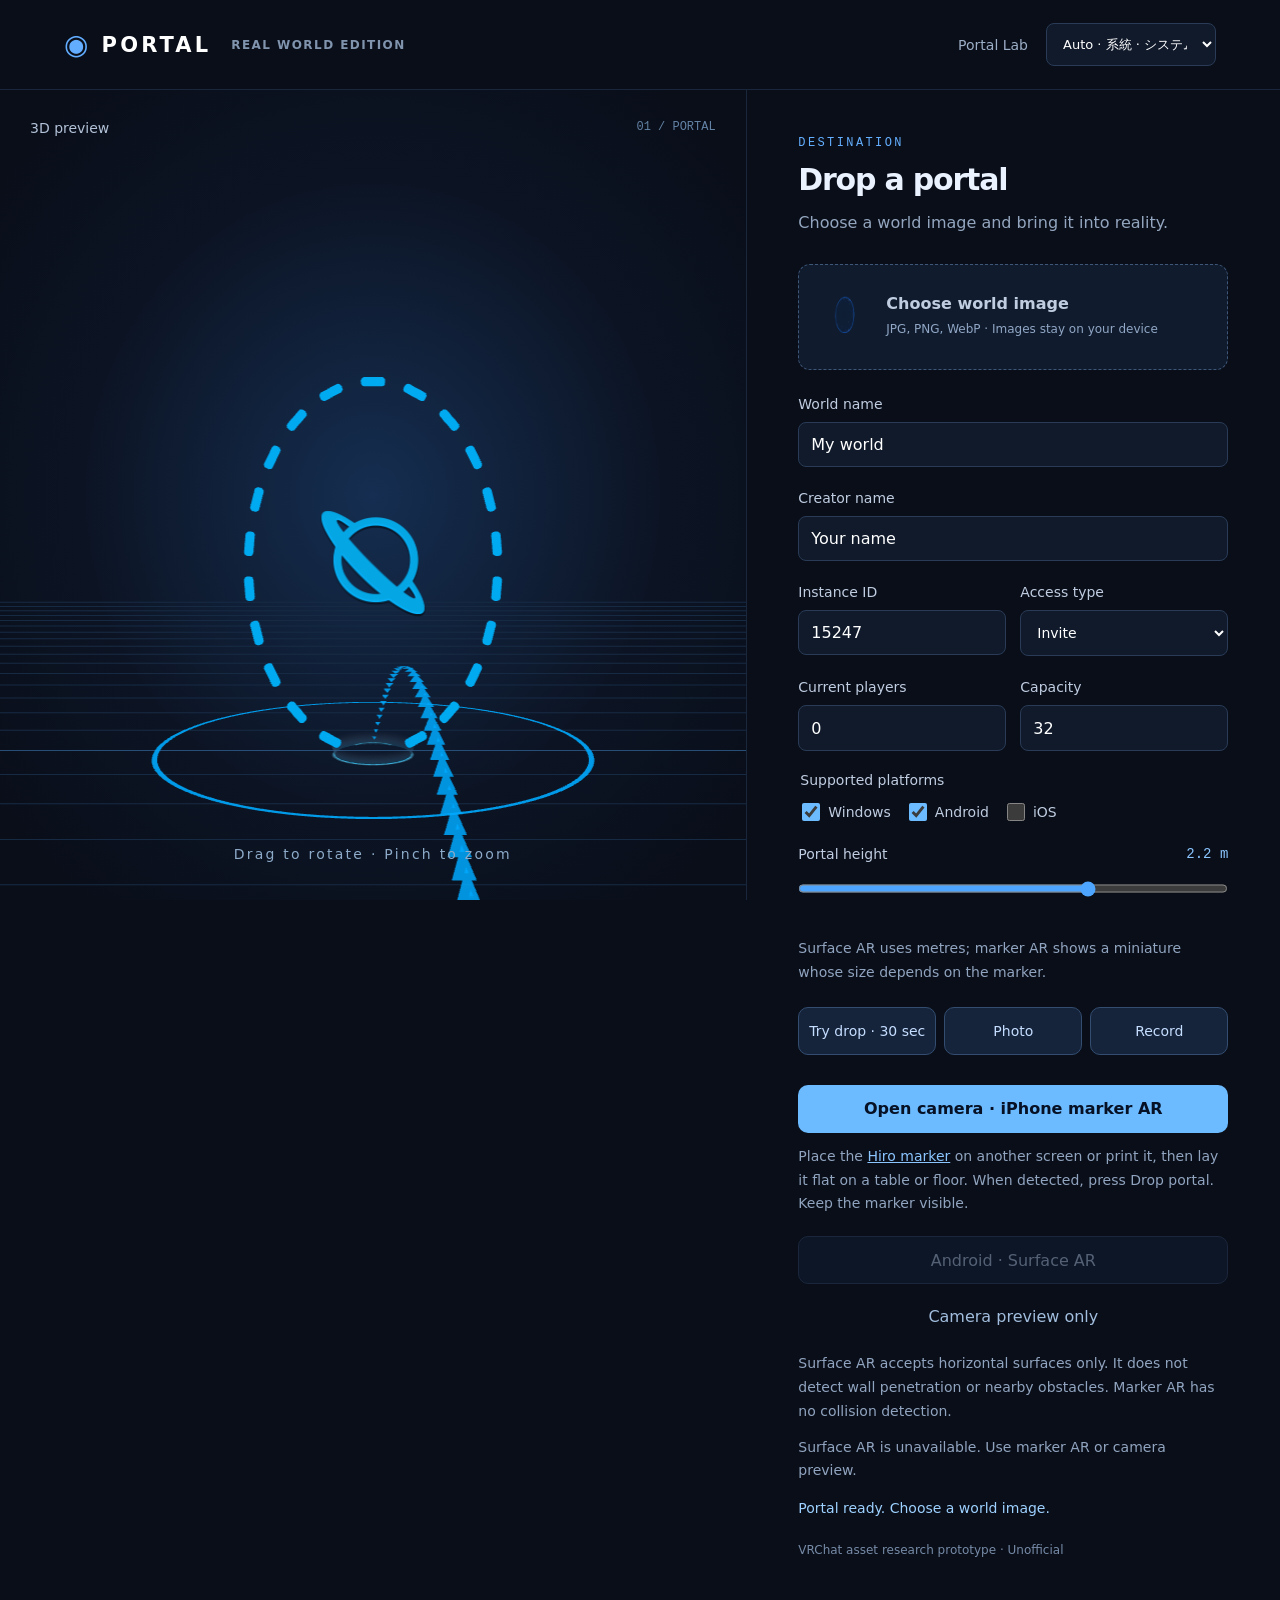
==== index.html @ de1bbe0b "Add system language selection and yaw-only portal labels" ====
<!doctype html>
<html lang="zh-Hant"><head><meta charset="utf-8"><meta name="viewport" content="width=device-width,initial-scale=1,viewport-fit=cover"><meta name="theme-color" content="#090e19"><meta name="description" content="選擇世界圖片，在現實中放置你的傳送門。支援 iPhone 標記 AR 與 Android WebXR。"><title>Portal / 傳送門實驗室</title><link rel="icon" href="data:image/svg+xml,%3Csvg xmlns='http://www.w3.org/2000/svg' viewBox='0 0 32 32'%3E%3Cellipse cx='16' cy='16' rx='9' ry='14' fill='%23090e19' stroke='%234a9dff' stroke-width='3'/%3E%3C/svg%3E"><link rel="stylesheet" href="style.css?v=20261004-language"></head>
<body><video id="camera" autoplay playsinline muted hidden></video><main id="app"><header><a class="brand" href="./"><span class="brand-icon">◉</span> PORTAL <span class="edition">REAL WORLD EDITION</span></a><div class="header-tools"><span class="tag">傳送門實驗室</span><select id="language" aria-label="Language / 語言 / 言語"><option value="auto">Auto · 系統 · システム</option><option value="zh">中文</option><option value="en">English</option><option value="ja">日本語</option></select></div></header>
<section class="workspace"><div id="stage" aria-label="傳送門 3D 預覽"><div class="stage-heading"><span id="mode">3D 預覽</span><span class="coordinates">01 / PORTAL</span></div><div id="viewport"></div><div class="stage-caption">拖曳旋轉 · 雙指縮放</div></div>
<aside id="settings"><div class="eyebrow">DESTINATION</div><h1>放下一個傳送門</h1><p class="intro">選一張世界圖片，帶到現實中。</p>
<label class="upload" for="image"><img src="assets/default-world.png" id="thumbnail" alt="目前世界圖片"><span><strong>選擇世界圖片</strong><small id="filename">JPG、PNG、WebP · 圖片留在裝置上</small></span><input id="image" type="file" accept="image/jpeg,image/png,image/webp" hidden></label>
<label for="world">世界名稱</label><input id="world" type="text" maxlength="48" value="My world" placeholder="輸入世界名稱">
<label for="creator">創建者名稱</label><input id="creator" type="text" maxlength="48" value="Your name" placeholder="輸入創建者名稱">
<div class="form-row"><div><label for="instance">伺服器編號</label><input id="instance" type="text" maxlength="12" value="15247"></div><div><label for="access">類型</label><select id="access"><option value="Invite">Invite</option><option value="Invite+">Invite+</option><option value="Friends">Friends</option><option value="Friends+">Friends+</option><option value="Public">Public</option></select></div></div>
<div class="form-row"><div><label for="occupancy">目前人數</label><input id="occupancy" type="number" min="0" max="999" value="0"></div><div><label for="capacity">人數上限</label><input id="capacity" type="number" min="1" max="999" value="32"></div></div>
<fieldset class="platform-options"><legend>世界支援的平台</legend><label><input id="platform-windows" type="checkbox" checked> Windows</label><label><input id="platform-android" type="checkbox" checked> Android</label><label><input id="platform-apple" type="checkbox"> iOS</label></fieldset>
<div class="range-label"><label for="size">傳送門高度</label><output id="size-value">2.2 m</output></div><input id="size" type="range" min="0.5" max="3" step="0.1" value="2.2"><p class="help">地面 AR 使用實際公尺；標記 AR 顯示縮小模型，大小取決於辨識圖尺寸。</p>
<div class="preview-actions"><button id="preview-drop" class="secondary" disabled>試放 · 30 秒</button><button id="preview-photo" class="secondary" disabled>拍照</button><button id="preview-record" class="secondary" disabled>錄影</button></div>
<button id="start-marker" class="primary" disabled>開啟相機 · iPhone 標記 AR</button><p class="help">將 <a href="marker.html" target="_blank" rel="noopener">Hiro 辨識圖</a> 列印或顯示在另一台螢幕，平放桌面／地面。看見定位後按 Drop portal；辨識圖需持續留在畫面中。</p>
<button id="start-xr" class="secondary" disabled>Android · 掃描地面 AR</button><button id="start-camera" class="text-button" disabled>只使用相機預覽</button>
<p class="help">地面 AR 只接受水平表面，不會偵測牆壁穿透或周圍障礙物；標記 AR 不提供碰撞判斷。</p><p id="support" class="help">正在檢查裝置支援…</p><p id="status" role="status" aria-live="polite">正在載入傳送門…</p><p class="credit">VRChat 素材研究原型 · 非官方作品</p></aside></section></main>
<div id="ar-hud" hidden><div class="hud-top"><span id="ar-status" role="status">正在開啟相機…</span><button id="exit" aria-label="結束相機">結束</button></div><div class="hud-bottom"><p id="ar-help">把相機對準辨識圖</p><div class="capture-actions"><button id="photo" class="secondary">拍照</button><button id="record" class="secondary">錄影</button></div><div class="hud-actions"><button id="reset" class="secondary">重新放置</button><button id="drop" class="primary" disabled>Drop portal</button></div></div></div>
<dialog id="media-dialog"><div class="media-header"><strong id="media-title">你的傳送門</strong><button id="media-close" aria-label="關閉媒體預覽">關閉</button></div><img id="media-image" alt="拍攝的傳送門" hidden><video id="media-video" controls playsinline hidden></video><p id="media-note">可下載檔案，或分享並儲存到相簿。</p><div class="media-actions"><a id="media-download" class="download">下載</a><button id="media-share" class="secondary">分享／儲存到相簿</button></div></dialog>
<script type="module" src="app.js?v=20261004-language"></script></body></html>
---- style.css ----
:root{font-family:Inter,"Noto Sans TC",system-ui,sans-serif;color:#eaf2ff;background:#090e19;color-scheme:dark;font-size:16px}*{box-sizing:border-box}body{margin:0}button,input,a{ -webkit-tap-highlight-color:transparent}button,a,input{touch-action:manipulation}a{color:#8bc5ff}button{font:inherit;cursor:pointer;min-height:48px;border-radius:10px;padding:12px 18px;border:1px solid transparent}button:disabled{opacity:.4;cursor:not-allowed}button:focus-visible,a:focus-visible,input:focus-visible,.upload:focus-within{outline:3px solid #8ad7ff;outline-offset:4px}header{height:90px;display:flex;align-items:center;justify-content:space-between;max-width:1440px;margin:auto;padding:0 5vw;border-bottom:1px solid #1a263b}.brand{font-size:21px;font-weight:800;letter-spacing:.15em;text-decoration:none;color:#fff;display:flex;align-items:center;gap:10px}.brand-icon{color:#62adff;font-size:28px}.edition{font-size:12px;letter-spacing:.12em;color:#8194ae;margin-left:10px}.tag{font-size:14px;color:#9caec6}.workspace{max-width:1440px;margin:auto;display:grid;grid-template-columns:minmax(0,1.4fr) minmax(320px,1fr);min-height:calc(100svh - 90px)}#stage{position:relative;min-height:650px;overflow:hidden;background:radial-gradient(ellipse at 50% 50%,#152e51 0%,#0c1424 55%,#090e19 90%);border-right:1px solid #1a263b}#viewport{position:absolute;inset:0}canvas{display:block}.stage-heading{position:absolute;z-index:2;top:30px;left:30px;right:30px;display:flex;justify-content:space-between;color:#b3c2d8;font-size:14px}.coordinates{font:12px monospace;color:#6382a4}.stage-caption{position:absolute;bottom:38px;left:0;right:0;text-align:center;letter-spacing:.16em;color:#8dabc9;font-size:14px}aside{padding:46px 40px;max-width:510px;width:100%;margin:auto}.eyebrow{font:12px monospace;letter-spacing:.2em;color:#64afff}h1{font-size:30px;letter-spacing:-.04em;margin:12px 0}.intro{color:#94a6bf;line-height:1.7;margin:0 0 28px}.upload{display:flex;gap:15px;align-items:center;padding:18px;border:1px dashed #3e5678;border-radius:12px;cursor:pointer;background:#101c2e;margin-bottom:24px}.upload img{width:54px;height:68px;object-fit:contain}.upload strong{display:block;font-size:16px}.upload small{display:block;font-size:12px;line-height:1.7;color:#91a7c5;margin-top:6px;overflow-wrap:anywhere}label{font-size:14px;color:#c0cde1}input[type=text]{width:100%;background:#101a2b;border:1px solid #293b56;border-radius:8px;padding:12px;font:inherit;color:#fff;margin:9px 0 21px}input[type=range]{width:100%;accent-color:#4da5ff;margin:14px 0 24px;min-height:25px}.range-label{display:flex;justify-content:space-between}.range-label output{font:14px monospace;color:#8bc5ff}.primary{color:#061125;background:#6cbaff;font-weight:700}.primary:hover:enabled{background:#9fd3ff}.secondary{color:#c5ddff;background:#15243b;border-color:#334d70}.text-button{color:#a2bddd;background:none}aside button{width:100%;margin-top:8px}.help{font-size:14px;color:#91a4bf;line-height:1.7;margin:12px 0}.credit{font-size:12px;color:#778ba7;margin:22px 0 0}#status{font-size:14px;color:#9ed1ff;line-height:1.6;min-height:24px}#camera{position:fixed;inset:0;width:100%;height:100%;object-fit:cover}#ar-hud{position:fixed;inset:0;z-index:20;pointer-events:none;display:flex;flex-direction:column;justify-content:space-between;padding:max(20px,env(safe-area-inset-top)) 20px max(24px,env(safe-area-inset-bottom))}#ar-hud[hidden]{display:none}.hud-top{display:flex;gap:12px;align-items:center;justify-content:space-between}.hud-top span,.hud-bottom p{background:#081326d9;border:1px solid #344968;border-radius:10px;padding:12px 16px;font-size:14px;color:#eef6ff}.hud-top button,.hud-actions button{pointer-events:auto}.hud-top button{background:#15243bea;color:white}.hud-bottom{max-width:500px;width:100%;align-self:center;text-align:center}.hud-actions{display:flex;gap:12px}.hud-actions button{flex:1}.ar-active #app{visibility:hidden}.ar-active #stage{border:0;background:none}.ar-active #viewport{position:fixed;inset:0;z-index:10;visibility:visible}.ar-active .stage-caption,.ar-active .stage-heading{display:none}.ar-active #camera{z-index:1}.ar-active canvas{background:transparent}.marker-video{position:fixed!important;z-index:1!important;pointer-events:none!important} @media(max-width:760px){header{height:72px;padding:0 20px}.edition,.tag{display:none}.workspace{display:flex;flex-direction:column}#stage{min-height:380px;height:46svh;border-right:0;border-bottom:1px solid #1a263b}.stage-heading{top:20px;left:20px;right:20px}.stage-caption{bottom:20px}aside{max-width:none;padding:28px 24px 38px}h1{font-size:28px}.intro{margin-bottom:20px}}@media(prefers-reduced-motion:reduce){*{scroll-behavior:auto}}
.form-row{display:grid;grid-template-columns:1fr 1fr;gap:14px}.form-row>div{min-width:0}input[type=number],select{width:100%;background:#101a2b;border:1px solid #293b56;border-radius:8px;padding:12px;font:inherit;color:#fff;margin:9px 0 21px;min-height:46px}select{font-size:14px}.preview-actions,.capture-actions{display:flex;gap:8px}.preview-actions{margin:14px 0 22px}.preview-actions button{flex:1;min-width:0;padding:10px 6px;font-size:14px}.capture-actions{margin-bottom:10px}.capture-actions button{pointer-events:auto;flex:1;background:#12223bea}.ar-active #stage{min-height:0}.stage-caption{pointer-events:none}dialog{width:min(600px,calc(100vw - 24px));max-height:90svh;padding:20px;border:1px solid #3b567b;border-radius:14px;background:#0b1525;color:#eaf2ff;overflow:auto;z-index:100}dialog::backdrop{background:#000b}.media-header{display:flex;align-items:center;justify-content:space-between;gap:12px;margin-bottom:16px}.media-header button{background:#182a42;color:white}dialog img,dialog video{max-width:100%;max-height:60svh;display:block;margin:auto}dialog [hidden]{display:none}dialog p{color:#9fb4cf;font-size:14px;line-height:1.7}.media-actions{display:flex;gap:10px;flex-wrap:wrap;align-items:center}.download{display:inline-block;padding:13px 20px;background:#6cbaff;color:#07162c;text-decoration:none;border-radius:10px;font-weight:700}.recording{background:#92233b!important;color:white!important}#stage{position:sticky;top:0;height:100svh;min-height:650px;max-height:1200px}@media(max-width:760px){#stage{position:relative;height:46svh;min-height:380px;max-height:none}.form-row{gap:12px}.hud-top span{max-width:calc(100% - 78px)}.media-actions{flex-direction:column;align-items:stretch;text-align:center}}
.platform-options{border:0;padding:0;margin:0 0 22px;display:flex;gap:14px;flex-wrap:wrap}.platform-options legend{font-size:14px;color:#c0cde1;margin-bottom:12px}.platform-options label{display:flex;gap:5px;align-items:center}.platform-options input{accent-color:#6cbaff;width:18px;height:18px}#stage{height:calc(100svh - 90px)}@media(max-width:760px){#stage{height:46svh}}
@font-face{font-family:PortalText;src:url(assets/NotoSans-Regular.woff2) format('woff2');font-weight:400;font-display:swap;unicode-range:U+0000-2FFF}@font-face{font-family:PortalCJK;src:url(assets/NotoSansCJK-JP-Regular.woff2) format('woff2');font-weight:400;font-display:swap;unicode-range:U+3000-FFFF}
#viewport{touch-action:none;cursor:grab}.ar-active #viewport{cursor:default}#viewport:active{cursor:grabbing}
.stage-heading{pointer-events:none}
.header-tools{display:flex;align-items:center;gap:18px}#language{width:auto;margin:0;min-height:40px;max-width:170px;font-size:13px}@media(max-width:760px){.header-tools{gap:6px}#language{max-width:150px;padding:8px}.brand{font-size:18px}}
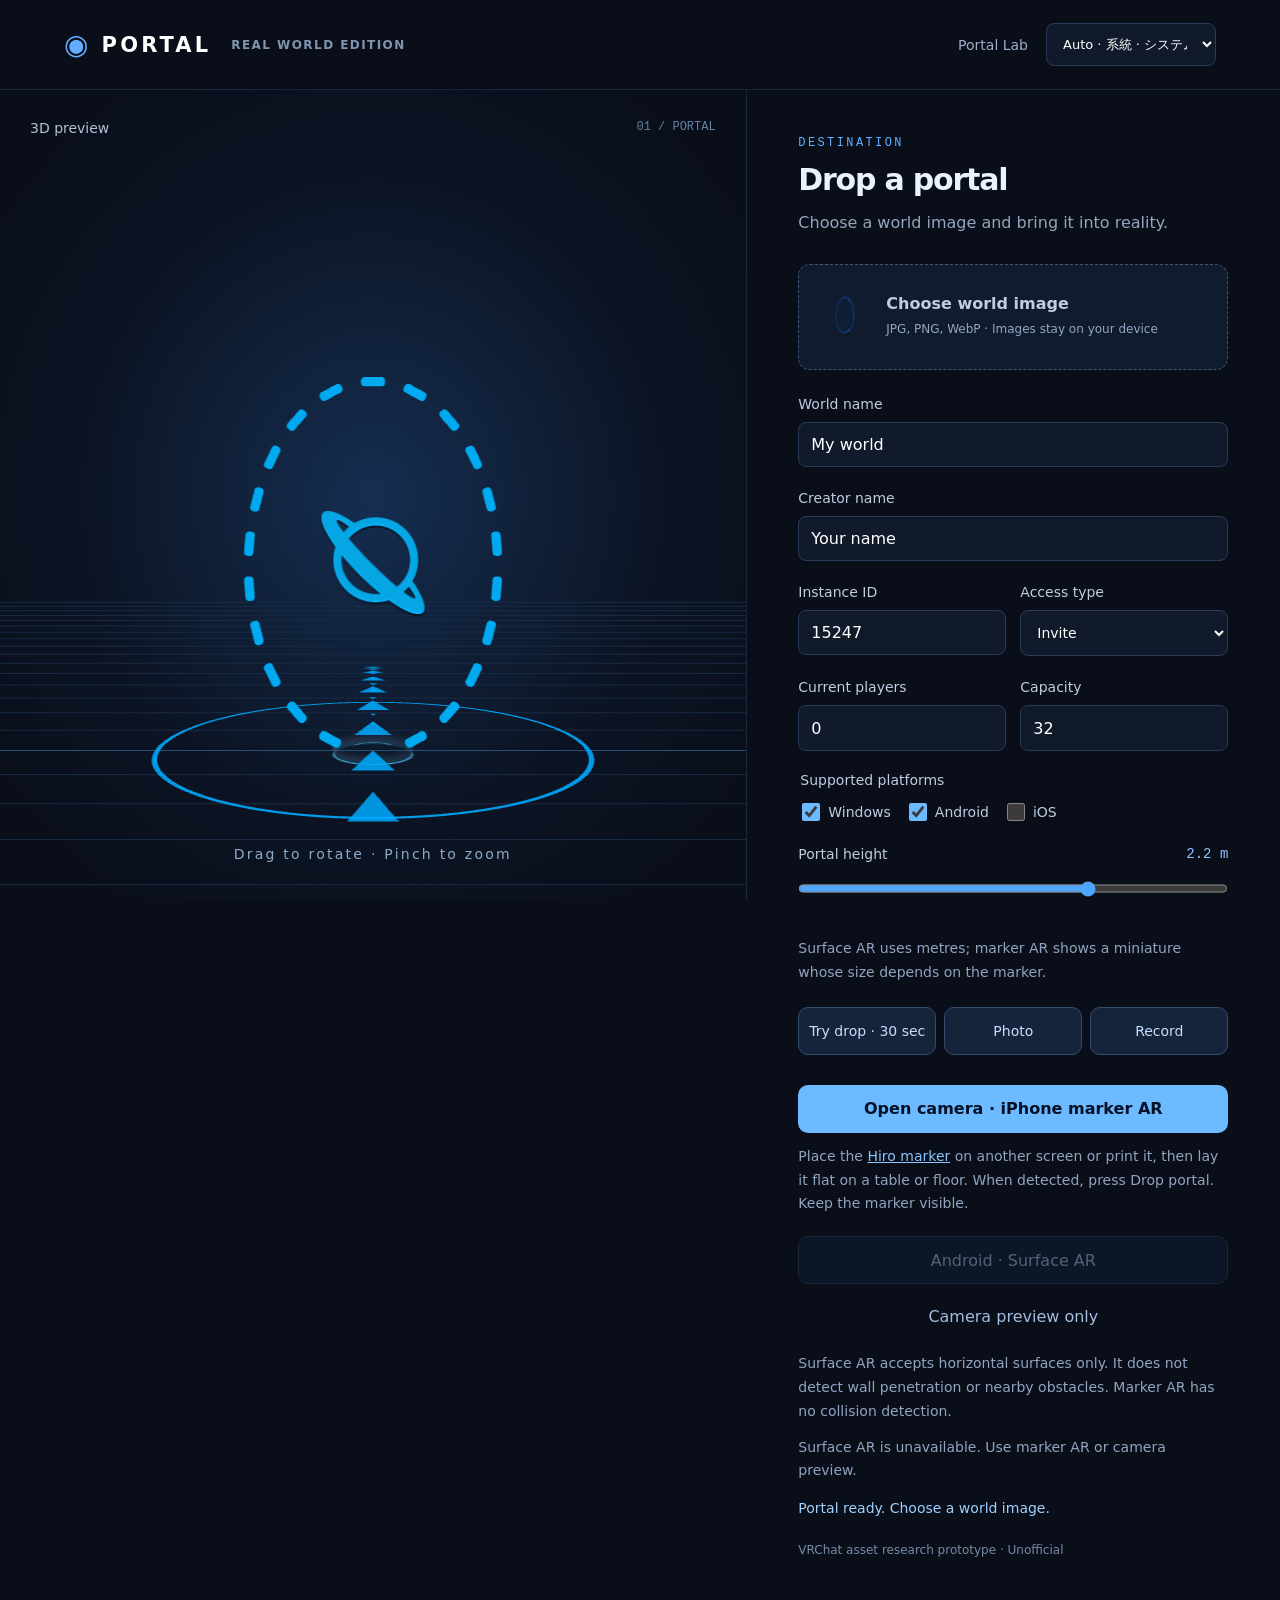
==== commit f219baaa: "Add touch placement and camera-following portal guide" ====
--- a/index.html
+++ b/index.html
@@ -1,5 +1,5 @@
 <!doctype html>
-<html lang="zh-Hant"><head><meta charset="utf-8"><meta name="viewport" content="width=device-width,initial-scale=1,viewport-fit=cover"><meta name="theme-color" content="#090e19"><meta name="description" content="選擇世界圖片，在現實中放置你的傳送門。支援 iPhone 標記 AR 與 Android WebXR。"><title>Portal / 傳送門實驗室</title><link rel="icon" href="data:image/svg+xml,%3Csvg xmlns='http://www.w3.org/2000/svg' viewBox='0 0 32 32'%3E%3Cellipse cx='16' cy='16' rx='9' ry='14' fill='%23090e19' stroke='%234a9dff' stroke-width='3'/%3E%3C/svg%3E"><link rel="stylesheet" href="style.css?v=20261004-language"></head>
+<html lang="zh-Hant"><head><meta charset="utf-8"><meta name="viewport" content="width=device-width,initial-scale=1,viewport-fit=cover"><meta name="theme-color" content="#090e19"><meta name="description" content="選擇世界圖片，在現實中放置你的傳送門。支援 iPhone 標記 AR 與 Android WebXR。"><title>Portal / 傳送門實驗室</title><link rel="icon" href="data:image/svg+xml,%3Csvg xmlns='http://www.w3.org/2000/svg' viewBox='0 0 32 32'%3E%3Cellipse cx='16' cy='16' rx='9' ry='14' fill='%23090e19' stroke='%234a9dff' stroke-width='3'/%3E%3C/svg%3E"><link rel="stylesheet" href="style.css?v=20261004-placement"></head>
 <body><video id="camera" autoplay playsinline muted hidden></video><main id="app"><header><a class="brand" href="./"><span class="brand-icon">◉</span> PORTAL <span class="edition">REAL WORLD EDITION</span></a><div class="header-tools"><span class="tag">傳送門實驗室</span><select id="language" aria-label="Language / 語言 / 言語"><option value="auto">Auto · 系統 · システム</option><option value="zh">中文</option><option value="en">English</option><option value="ja">日本語</option></select></div></header>
 <section class="workspace"><div id="stage" aria-label="傳送門 3D 預覽"><div class="stage-heading"><span id="mode">3D 預覽</span><span class="coordinates">01 / PORTAL</span></div><div id="viewport"></div><div class="stage-caption">拖曳旋轉 · 雙指縮放</div></div>
 <aside id="settings"><div class="eyebrow">DESTINATION</div><h1>放下一個傳送門</h1><p class="intro">選一張世界圖片，帶到現實中。</p>
@@ -14,8 +14,8 @@
 <button id="start-marker" class="primary" disabled>開啟相機 · iPhone 標記 AR</button><p class="help">將 <a href="marker.html" target="_blank" rel="noopener">Hiro 辨識圖</a> 列印或顯示在另一台螢幕，平放桌面／地面。看見定位後按 Drop portal；辨識圖需持續留在畫面中。</p>
 <button id="start-xr" class="secondary" disabled>Android · 掃描地面 AR</button><button id="start-camera" class="text-button" disabled>只使用相機預覽</button>
 <p class="help">地面 AR 只接受水平表面，不會偵測牆壁穿透或周圍障礙物；標記 AR 不提供碰撞判斷。</p><p id="support" class="help">正在檢查裝置支援…</p><p id="status" role="status" aria-live="polite">正在載入傳送門…</p><p class="credit">VRChat 素材研究原型 · 非官方作品</p></aside></section></main>
-<div id="ar-hud" hidden><div class="hud-top"><span id="ar-status" role="status">正在開啟相機…</span><button id="exit" aria-label="結束相機">結束</button></div><div class="hud-bottom"><p id="ar-help">把相機對準辨識圖</p><div class="capture-actions"><button id="photo" class="secondary">拍照</button><button id="record" class="secondary">錄影</button></div><div class="hud-actions"><button id="reset" class="secondary">重新放置</button><button id="drop" class="primary" disabled>Drop portal</button></div></div></div>
+<div id="ar-hud" hidden><div id="placement-touch" aria-label="Placement surface"></div><div class="hud-top"><span id="ar-status" role="status">正在開啟相機…</span><button id="exit" aria-label="結束相機">結束</button></div><div class="hud-bottom"><p id="ar-help">把相機對準辨識圖</p><div class="capture-actions"><button id="photo" class="secondary">拍照</button><button id="record" class="secondary">錄影</button></div><div class="hud-actions"><button id="reset" class="secondary">重新放置</button><button id="drop" class="primary" disabled>Drop portal</button></div></div></div>
 <dialog id="media-dialog"><div class="media-header"><strong id="media-title">你的傳送門</strong><button id="media-close" aria-label="關閉媒體預覽">關閉</button></div><img id="media-image" alt="拍攝的傳送門" hidden><video id="media-video" controls playsinline hidden></video><p id="media-note">可下載檔案，或分享並儲存到相簿。</p><div class="media-actions"><a id="media-download" class="download">下載</a><button id="media-share" class="secondary">分享／儲存到相簿</button></div></dialog>
-<script type="module" src="app.js?v=20261004-language"></script></body></html>
+<script type="module" src="app.js?v=20261004-placement"></script></body></html>
 
 
--- a/style.css
+++ b/style.css
@@ -5,3 +5,4 @@
 #viewport{touch-action:none;cursor:grab}.ar-active #viewport{cursor:default}#viewport:active{cursor:grabbing}
 .stage-heading{pointer-events:none}
 .header-tools{display:flex;align-items:center;gap:18px}#language{width:auto;margin:0;min-height:40px;max-width:170px;font-size:13px}@media(max-width:760px){.header-tools{gap:6px}#language{max-width:150px;padding:8px}.brand{font-size:18px}}
+#placement-touch{display:none}.ar-active #placement-touch{display:none}body.xr-placement #placement-touch{display:block;position:absolute;inset:0;pointer-events:auto;touch-action:none}#ar-hud .hud-top,#ar-hud .hud-bottom{position:relative;z-index:1}
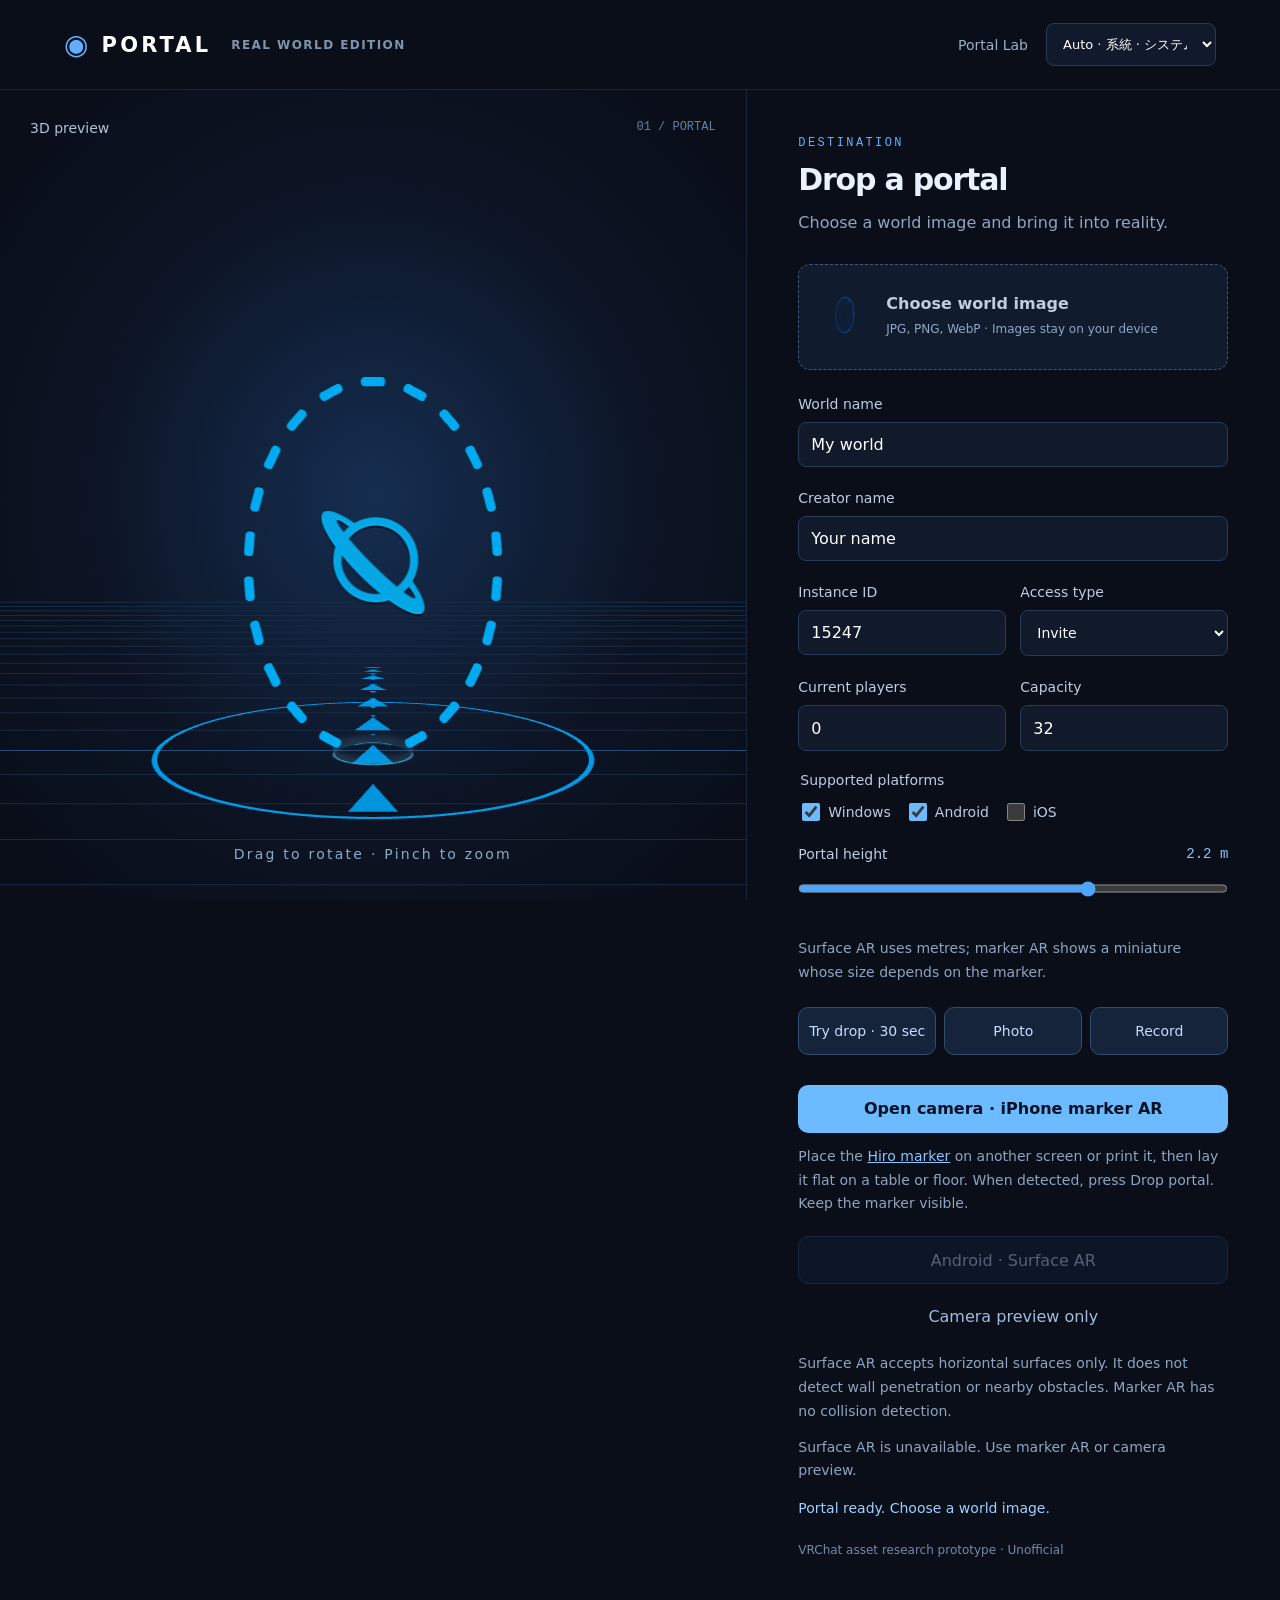
==== commit c5c83f44: "Pack enabled platform icons without gaps" ====
--- a/index.html
+++ b/index.html
@@ -1,5 +1,5 @@
 <!doctype html>
-<html lang="zh-Hant"><head><meta charset="utf-8"><meta name="viewport" content="width=device-width,initial-scale=1,viewport-fit=cover"><meta name="theme-color" content="#090e19"><meta name="description" content="選擇世界圖片，在現實中放置你的傳送門。支援 iPhone 標記 AR 與 Android WebXR。"><title>Portal / 傳送門實驗室</title><link rel="icon" href="data:image/svg+xml,%3Csvg xmlns='http://www.w3.org/2000/svg' viewBox='0 0 32 32'%3E%3Cellipse cx='16' cy='16' rx='9' ry='14' fill='%23090e19' stroke='%234a9dff' stroke-width='3'/%3E%3C/svg%3E"><link rel="stylesheet" href="style.css?v=20261004-placement"></head>
+<html lang="zh-Hant"><head><meta charset="utf-8"><meta name="viewport" content="width=device-width,initial-scale=1,viewport-fit=cover"><meta name="theme-color" content="#090e19"><meta name="description" content="選擇世界圖片，在現實中放置你的傳送門。支援 iPhone 標記 AR 與 Android WebXR。"><title>Portal / 傳送門實驗室</title><link rel="icon" href="data:image/svg+xml,%3Csvg xmlns='http://www.w3.org/2000/svg' viewBox='0 0 32 32'%3E%3Cellipse cx='16' cy='16' rx='9' ry='14' fill='%23090e19' stroke='%234a9dff' stroke-width='3'/%3E%3C/svg%3E"><link rel="stylesheet" href="style.css?v=20261004-platforms"></head>
 <body><video id="camera" autoplay playsinline muted hidden></video><main id="app"><header><a class="brand" href="./"><span class="brand-icon">◉</span> PORTAL <span class="edition">REAL WORLD EDITION</span></a><div class="header-tools"><span class="tag">傳送門實驗室</span><select id="language" aria-label="Language / 語言 / 言語"><option value="auto">Auto · 系統 · システム</option><option value="zh">中文</option><option value="en">English</option><option value="ja">日本語</option></select></div></header>
 <section class="workspace"><div id="stage" aria-label="傳送門 3D 預覽"><div class="stage-heading"><span id="mode">3D 預覽</span><span class="coordinates">01 / PORTAL</span></div><div id="viewport"></div><div class="stage-caption">拖曳旋轉 · 雙指縮放</div></div>
 <aside id="settings"><div class="eyebrow">DESTINATION</div><h1>放下一個傳送門</h1><p class="intro">選一張世界圖片，帶到現實中。</p>
@@ -16,6 +16,6 @@
 <p class="help">地面 AR 只接受水平表面，不會偵測牆壁穿透或周圍障礙物；標記 AR 不提供碰撞判斷。</p><p id="support" class="help">正在檢查裝置支援…</p><p id="status" role="status" aria-live="polite">正在載入傳送門…</p><p class="credit">VRChat 素材研究原型 · 非官方作品</p></aside></section></main>
 <div id="ar-hud" hidden><div id="placement-touch" aria-label="Placement surface"></div><div class="hud-top"><span id="ar-status" role="status">正在開啟相機…</span><button id="exit" aria-label="結束相機">結束</button></div><div class="hud-bottom"><p id="ar-help">把相機對準辨識圖</p><div class="capture-actions"><button id="photo" class="secondary">拍照</button><button id="record" class="secondary">錄影</button></div><div class="hud-actions"><button id="reset" class="secondary">重新放置</button><button id="drop" class="primary" disabled>Drop portal</button></div></div></div>
 <dialog id="media-dialog"><div class="media-header"><strong id="media-title">你的傳送門</strong><button id="media-close" aria-label="關閉媒體預覽">關閉</button></div><img id="media-image" alt="拍攝的傳送門" hidden><video id="media-video" controls playsinline hidden></video><p id="media-note">可下載檔案，或分享並儲存到相簿。</p><div class="media-actions"><a id="media-download" class="download">下載</a><button id="media-share" class="secondary">分享／儲存到相簿</button></div></dialog>
-<script type="module" src="app.js?v=20261004-placement"></script></body></html>
+<script type="module" src="app.js?v=20261004-platforms"></script></body></html>
 
 
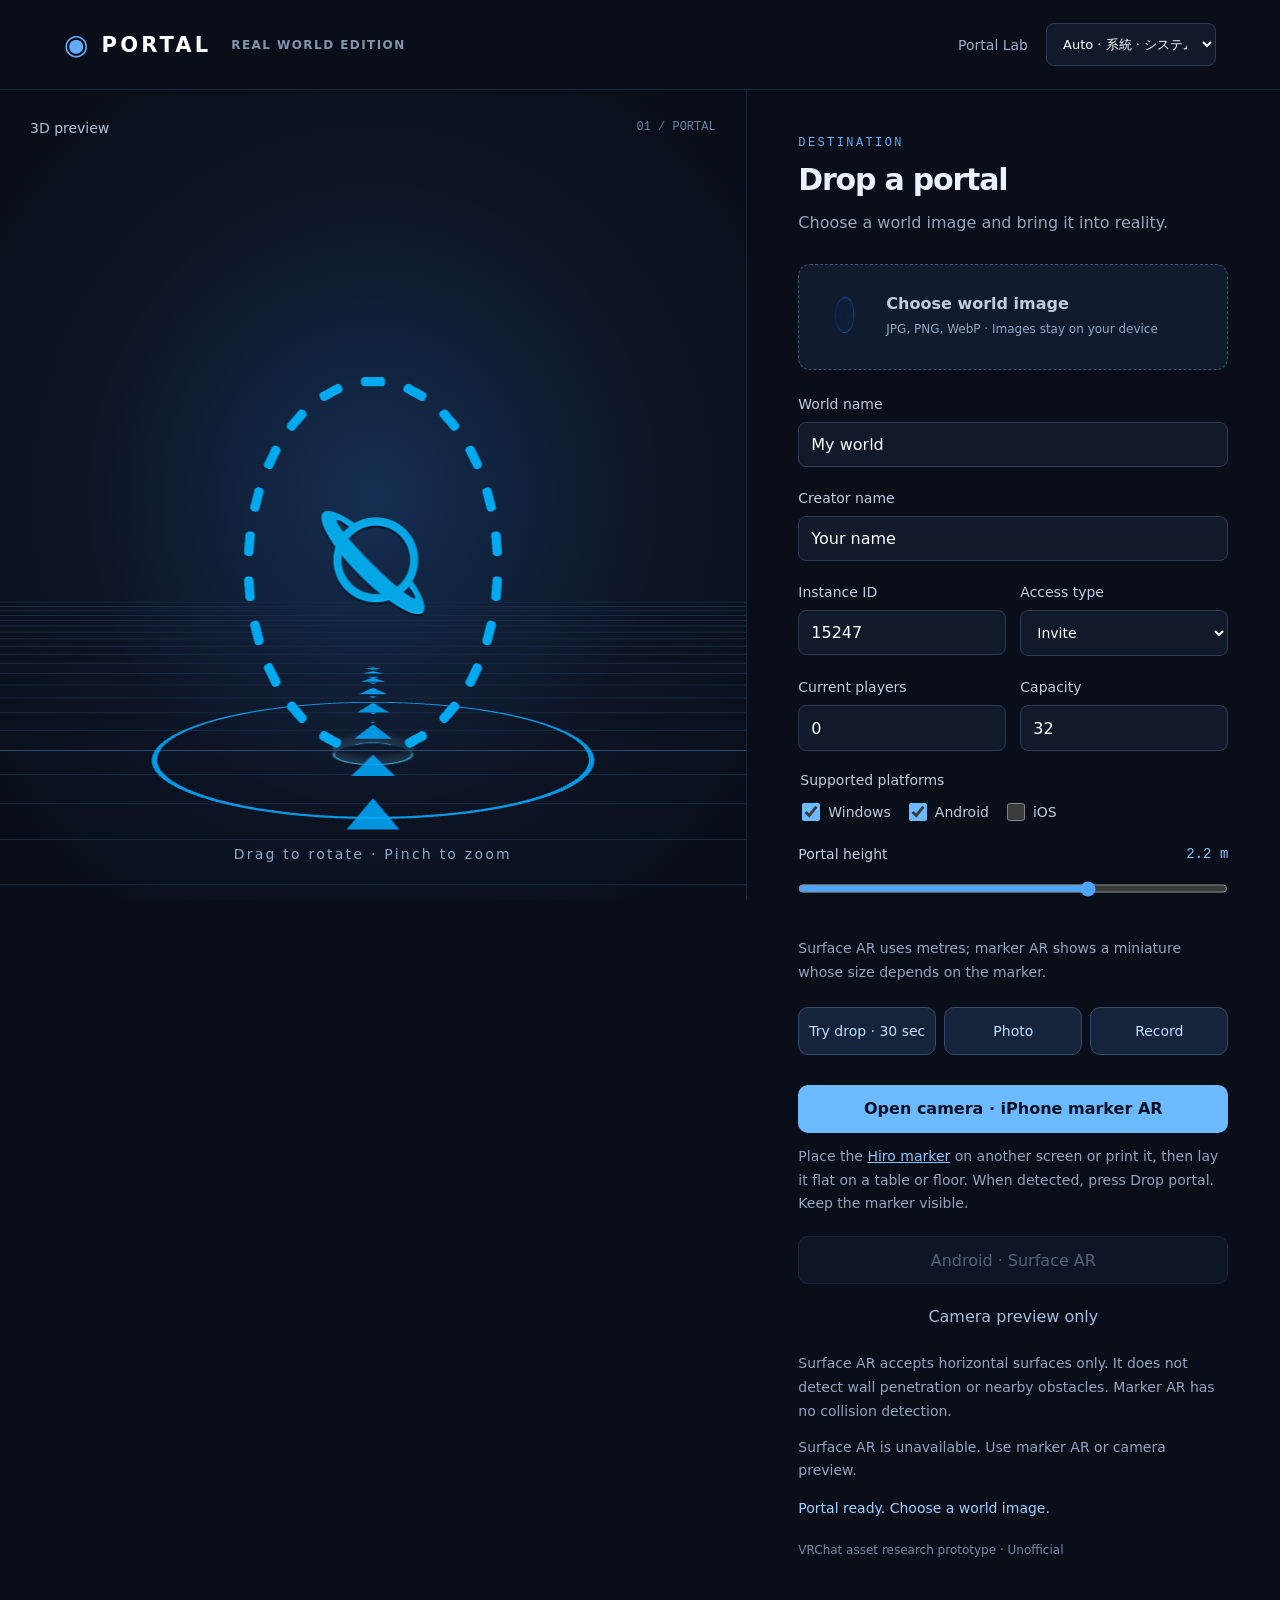
==== commit 911500a1: "Remember portal settings and world image on this device" ====
--- a/index.html
+++ b/index.html
@@ -1,5 +1,5 @@
 <!doctype html>
-<html lang="zh-Hant"><head><meta charset="utf-8"><meta name="viewport" content="width=device-width,initial-scale=1,viewport-fit=cover"><meta name="theme-color" content="#090e19"><meta name="description" content="選擇世界圖片，在現實中放置你的傳送門。支援 iPhone 標記 AR 與 Android WebXR。"><title>Portal / 傳送門實驗室</title><link rel="icon" href="data:image/svg+xml,%3Csvg xmlns='http://www.w3.org/2000/svg' viewBox='0 0 32 32'%3E%3Cellipse cx='16' cy='16' rx='9' ry='14' fill='%23090e19' stroke='%234a9dff' stroke-width='3'/%3E%3C/svg%3E"><link rel="stylesheet" href="style.css?v=20261004-platforms"></head>
+<html lang="zh-Hant"><head><meta charset="utf-8"><meta name="viewport" content="width=device-width,initial-scale=1,viewport-fit=cover"><meta name="theme-color" content="#090e19"><meta name="description" content="選擇世界圖片，在現實中放置你的傳送門。支援 iPhone 標記 AR 與 Android WebXR。"><title>Portal / 傳送門實驗室</title><link rel="icon" href="data:image/svg+xml,%3Csvg xmlns='http://www.w3.org/2000/svg' viewBox='0 0 32 32'%3E%3Cellipse cx='16' cy='16' rx='9' ry='14' fill='%23090e19' stroke='%234a9dff' stroke-width='3'/%3E%3C/svg%3E"><link rel="stylesheet" href="style.css?v=20261004-memory"></head>
 <body><video id="camera" autoplay playsinline muted hidden></video><main id="app"><header><a class="brand" href="./"><span class="brand-icon">◉</span> PORTAL <span class="edition">REAL WORLD EDITION</span></a><div class="header-tools"><span class="tag">傳送門實驗室</span><select id="language" aria-label="Language / 語言 / 言語"><option value="auto">Auto · 系統 · システム</option><option value="zh">中文</option><option value="en">English</option><option value="ja">日本語</option></select></div></header>
 <section class="workspace"><div id="stage" aria-label="傳送門 3D 預覽"><div class="stage-heading"><span id="mode">3D 預覽</span><span class="coordinates">01 / PORTAL</span></div><div id="viewport"></div><div class="stage-caption">拖曳旋轉 · 雙指縮放</div></div>
 <aside id="settings"><div class="eyebrow">DESTINATION</div><h1>放下一個傳送門</h1><p class="intro">選一張世界圖片，帶到現實中。</p>
@@ -16,6 +16,6 @@
 <p class="help">地面 AR 只接受水平表面，不會偵測牆壁穿透或周圍障礙物；標記 AR 不提供碰撞判斷。</p><p id="support" class="help">正在檢查裝置支援…</p><p id="status" role="status" aria-live="polite">正在載入傳送門…</p><p class="credit">VRChat 素材研究原型 · 非官方作品</p></aside></section></main>
 <div id="ar-hud" hidden><div id="placement-touch" aria-label="Placement surface"></div><div class="hud-top"><span id="ar-status" role="status">正在開啟相機…</span><button id="exit" aria-label="結束相機">結束</button></div><div class="hud-bottom"><p id="ar-help">把相機對準辨識圖</p><div class="capture-actions"><button id="photo" class="secondary">拍照</button><button id="record" class="secondary">錄影</button></div><div class="hud-actions"><button id="reset" class="secondary">重新放置</button><button id="drop" class="primary" disabled>Drop portal</button></div></div></div>
 <dialog id="media-dialog"><div class="media-header"><strong id="media-title">你的傳送門</strong><button id="media-close" aria-label="關閉媒體預覽">關閉</button></div><img id="media-image" alt="拍攝的傳送門" hidden><video id="media-video" controls playsinline hidden></video><p id="media-note">可下載檔案，或分享並儲存到相簿。</p><div class="media-actions"><a id="media-download" class="download">下載</a><button id="media-share" class="secondary">分享／儲存到相簿</button></div></dialog>
-<script type="module" src="app.js?v=20261004-platforms"></script></body></html>
+<script type="module" src="app.js?v=20261004-memory"></script></body></html>
 
 
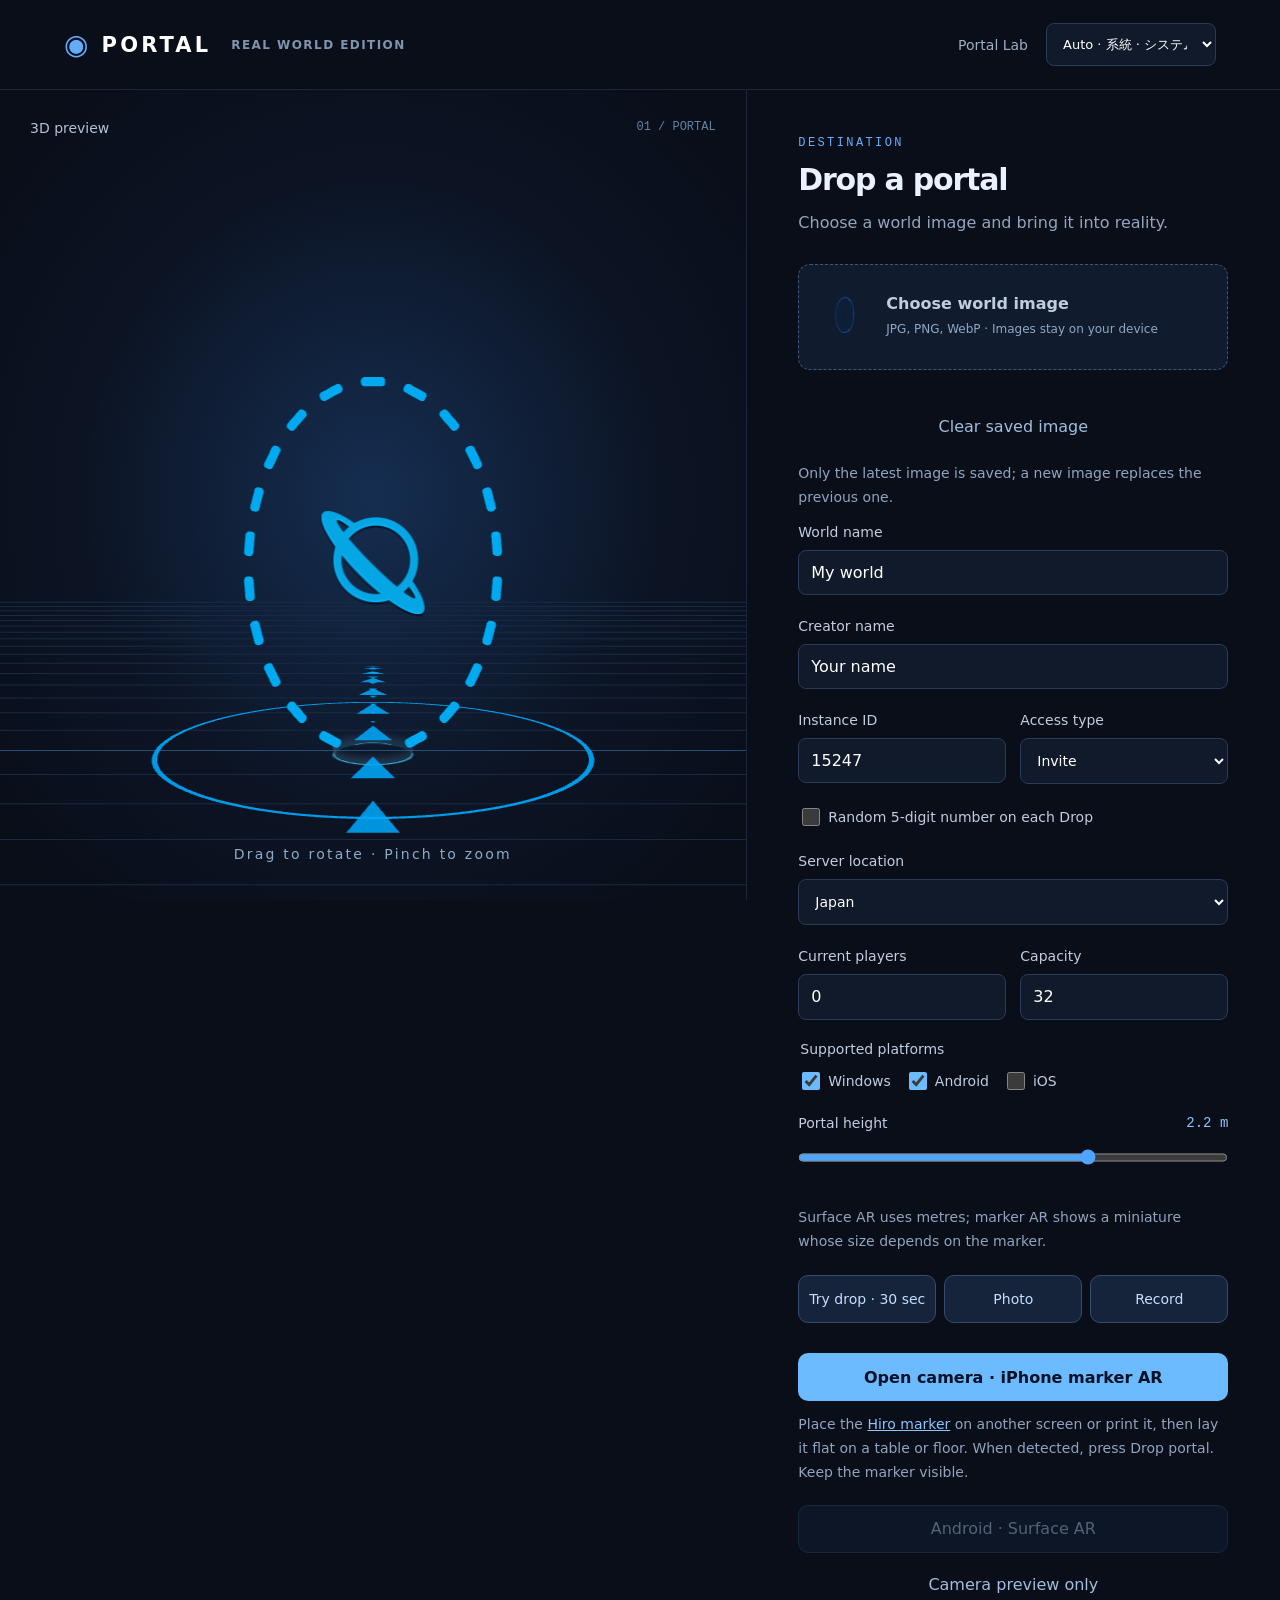
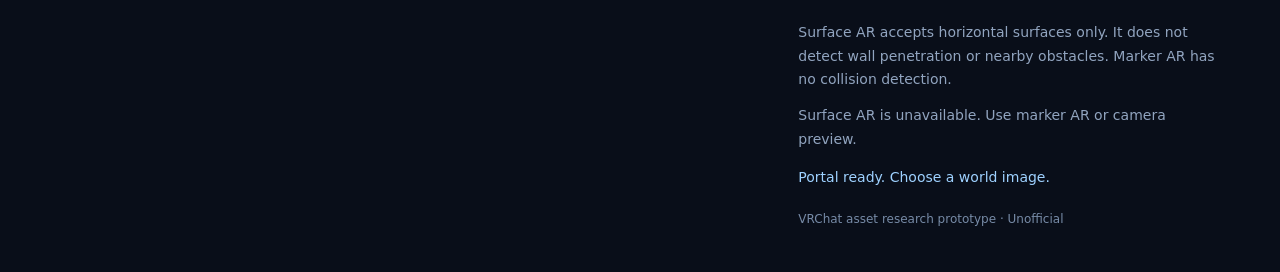
==== commit bdeb514d: "Add random instance numbers, region flags and saved image controls" ====
--- a/index.html
+++ b/index.html
@@ -1,12 +1,15 @@
 <!doctype html>
-<html lang="zh-Hant"><head><meta charset="utf-8"><meta name="viewport" content="width=device-width,initial-scale=1,viewport-fit=cover"><meta name="theme-color" content="#090e19"><meta name="description" content="選擇世界圖片，在現實中放置你的傳送門。支援 iPhone 標記 AR 與 Android WebXR。"><title>Portal / 傳送門實驗室</title><link rel="icon" href="data:image/svg+xml,%3Csvg xmlns='http://www.w3.org/2000/svg' viewBox='0 0 32 32'%3E%3Cellipse cx='16' cy='16' rx='9' ry='14' fill='%23090e19' stroke='%234a9dff' stroke-width='3'/%3E%3C/svg%3E"><link rel="stylesheet" href="style.css?v=20261004-memory"></head>
+<html lang="zh-Hant"><head><meta charset="utf-8"><meta name="viewport" content="width=device-width,initial-scale=1,viewport-fit=cover"><meta name="theme-color" content="#090e19"><meta name="description" content="選擇世界圖片，在現實中放置你的傳送門。支援 iPhone 標記 AR 與 Android WebXR。"><title>Portal / 傳送門實驗室</title><link rel="icon" href="data:image/svg+xml,%3Csvg xmlns='http://www.w3.org/2000/svg' viewBox='0 0 32 32'%3E%3Cellipse cx='16' cy='16' rx='9' ry='14' fill='%23090e19' stroke='%234a9dff' stroke-width='3'/%3E%3C/svg%3E"><link rel="stylesheet" href="style.css?v=20261004-options"></head>
 <body><video id="camera" autoplay playsinline muted hidden></video><main id="app"><header><a class="brand" href="./"><span class="brand-icon">◉</span> PORTAL <span class="edition">REAL WORLD EDITION</span></a><div class="header-tools"><span class="tag">傳送門實驗室</span><select id="language" aria-label="Language / 語言 / 言語"><option value="auto">Auto · 系統 · システム</option><option value="zh">中文</option><option value="en">English</option><option value="ja">日本語</option></select></div></header>
 <section class="workspace"><div id="stage" aria-label="傳送門 3D 預覽"><div class="stage-heading"><span id="mode">3D 預覽</span><span class="coordinates">01 / PORTAL</span></div><div id="viewport"></div><div class="stage-caption">拖曳旋轉 · 雙指縮放</div></div>
 <aside id="settings"><div class="eyebrow">DESTINATION</div><h1>放下一個傳送門</h1><p class="intro">選一張世界圖片，帶到現實中。</p>
 <label class="upload" for="image"><img src="assets/default-world.png" id="thumbnail" alt="目前世界圖片"><span><strong>選擇世界圖片</strong><small id="filename">JPG、PNG、WebP · 圖片留在裝置上</small></span><input id="image" type="file" accept="image/jpeg,image/png,image/webp" hidden></label>
+<button id="clear-image" class="text-button">清除已保存圖片</button><p id="image-storage" class="help">只保存最後一張圖片，新圖片會覆蓋舊圖片。</p>
 <label for="world">世界名稱</label><input id="world" type="text" maxlength="48" value="My world" placeholder="輸入世界名稱">
 <label for="creator">創建者名稱</label><input id="creator" type="text" maxlength="48" value="Your name" placeholder="輸入創建者名稱">
 <div class="form-row"><div><label for="instance">伺服器編號</label><input id="instance" type="text" maxlength="12" value="15247"></div><div><label for="access">類型</label><select id="access"><option value="Invite">Invite</option><option value="Invite+">Invite+</option><option value="Friends">Friends</option><option value="Friends+">Friends+</option><option value="Public">Public</option></select></div></div>
+<div class="platform-options"><label><input id="random-instance" type="checkbox">每次 Drop 使用隨機 5 位數</label></div>
+<label for="region">伺服器位置</label><select id="region"><option value="jp">日本</option><option value="us">美國</option><option value="tw">台灣</option><option value="de">德國</option><option value="fr">法國</option><option value="it">義大利</option><option value="nl">荷蘭</option></select>
 <div class="form-row"><div><label for="occupancy">目前人數</label><input id="occupancy" type="number" min="0" max="999" value="0"></div><div><label for="capacity">人數上限</label><input id="capacity" type="number" min="1" max="999" value="32"></div></div>
 <fieldset class="platform-options"><legend>世界支援的平台</legend><label><input id="platform-windows" type="checkbox" checked> Windows</label><label><input id="platform-android" type="checkbox" checked> Android</label><label><input id="platform-apple" type="checkbox"> iOS</label></fieldset>
 <div class="range-label"><label for="size">傳送門高度</label><output id="size-value">2.2 m</output></div><input id="size" type="range" min="0.5" max="3" step="0.1" value="2.2"><p class="help">地面 AR 使用實際公尺；標記 AR 顯示縮小模型，大小取決於辨識圖尺寸。</p>
@@ -16,6 +19,6 @@
 <p class="help">地面 AR 只接受水平表面，不會偵測牆壁穿透或周圍障礙物；標記 AR 不提供碰撞判斷。</p><p id="support" class="help">正在檢查裝置支援…</p><p id="status" role="status" aria-live="polite">正在載入傳送門…</p><p class="credit">VRChat 素材研究原型 · 非官方作品</p></aside></section></main>
 <div id="ar-hud" hidden><div id="placement-touch" aria-label="Placement surface"></div><div class="hud-top"><span id="ar-status" role="status">正在開啟相機…</span><button id="exit" aria-label="結束相機">結束</button></div><div class="hud-bottom"><p id="ar-help">把相機對準辨識圖</p><div class="capture-actions"><button id="photo" class="secondary">拍照</button><button id="record" class="secondary">錄影</button></div><div class="hud-actions"><button id="reset" class="secondary">重新放置</button><button id="drop" class="primary" disabled>Drop portal</button></div></div></div>
 <dialog id="media-dialog"><div class="media-header"><strong id="media-title">你的傳送門</strong><button id="media-close" aria-label="關閉媒體預覽">關閉</button></div><img id="media-image" alt="拍攝的傳送門" hidden><video id="media-video" controls playsinline hidden></video><p id="media-note">可下載檔案，或分享並儲存到相簿。</p><div class="media-actions"><a id="media-download" class="download">下載</a><button id="media-share" class="secondary">分享／儲存到相簿</button></div></dialog>
-<script type="module" src="app.js?v=20261004-memory"></script></body></html>
+<script type="module" src="app.js?v=20261004-options"></script></body></html>
 
 
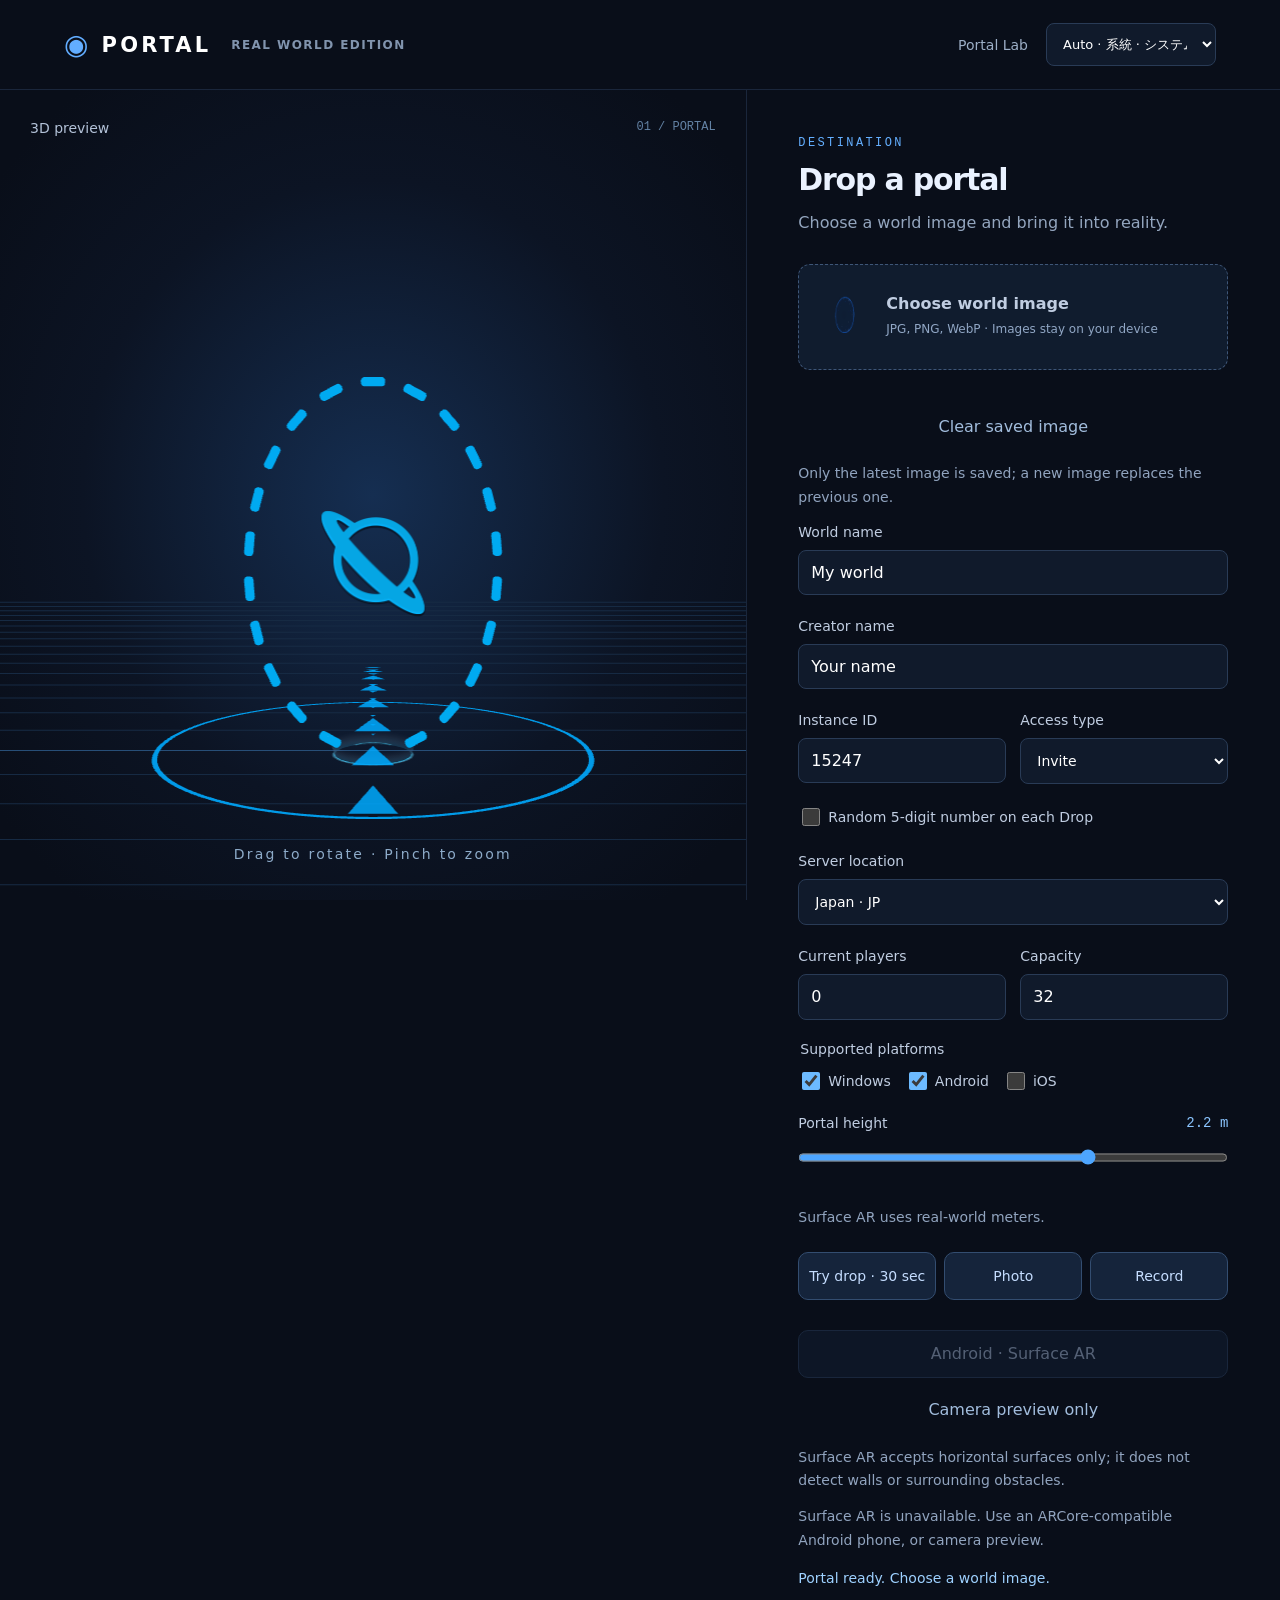
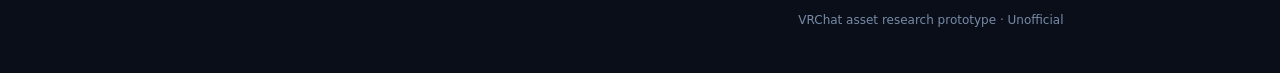
==== commit 0ac478f1: "Limit regions to VRChat servers and hide iPhone marker entry" ====
--- a/index.html
+++ b/index.html
@@ -1,5 +1,5 @@
 <!doctype html>
-<html lang="zh-Hant"><head><meta charset="utf-8"><meta name="viewport" content="width=device-width,initial-scale=1,viewport-fit=cover"><meta name="theme-color" content="#090e19"><meta name="description" content="選擇世界圖片，在現實中放置你的傳送門。支援 iPhone 標記 AR 與 Android WebXR。"><title>Portal / 傳送門實驗室</title><link rel="icon" href="data:image/svg+xml,%3Csvg xmlns='http://www.w3.org/2000/svg' viewBox='0 0 32 32'%3E%3Cellipse cx='16' cy='16' rx='9' ry='14' fill='%23090e19' stroke='%234a9dff' stroke-width='3'/%3E%3C/svg%3E"><link rel="stylesheet" href="style.css?v=20261004-options"></head>
+<html lang="zh-Hant"><head><meta charset="utf-8"><meta name="viewport" content="width=device-width,initial-scale=1,viewport-fit=cover"><meta name="theme-color" content="#090e19"><meta name="description" content="選擇世界圖片，在現實中放置你的傳送門。支援 Android WebXR 地面 AR。"><title>Portal / 傳送門實驗室</title><link rel="icon" href="data:image/svg+xml,%3Csvg xmlns='http://www.w3.org/2000/svg' viewBox='0 0 32 32'%3E%3Cellipse cx='16' cy='16' rx='9' ry='14' fill='%23090e19' stroke='%234a9dff' stroke-width='3'/%3E%3C/svg%3E"><link rel="stylesheet" href="style.css?v=20261004-android"></head>
 <body><video id="camera" autoplay playsinline muted hidden></video><main id="app"><header><a class="brand" href="./"><span class="brand-icon">◉</span> PORTAL <span class="edition">REAL WORLD EDITION</span></a><div class="header-tools"><span class="tag">傳送門實驗室</span><select id="language" aria-label="Language / 語言 / 言語"><option value="auto">Auto · 系統 · システム</option><option value="zh">中文</option><option value="en">English</option><option value="ja">日本語</option></select></div></header>
 <section class="workspace"><div id="stage" aria-label="傳送門 3D 預覽"><div class="stage-heading"><span id="mode">3D 預覽</span><span class="coordinates">01 / PORTAL</span></div><div id="viewport"></div><div class="stage-caption">拖曳旋轉 · 雙指縮放</div></div>
 <aside id="settings"><div class="eyebrow">DESTINATION</div><h1>放下一個傳送門</h1><p class="intro">選一張世界圖片，帶到現實中。</p>
@@ -9,16 +9,16 @@
 <label for="creator">創建者名稱</label><input id="creator" type="text" maxlength="48" value="Your name" placeholder="輸入創建者名稱">
 <div class="form-row"><div><label for="instance">伺服器編號</label><input id="instance" type="text" maxlength="12" value="15247"></div><div><label for="access">類型</label><select id="access"><option value="Invite">Invite</option><option value="Invite+">Invite+</option><option value="Friends">Friends</option><option value="Friends+">Friends+</option><option value="Public">Public</option></select></div></div>
 <div class="platform-options"><label><input id="random-instance" type="checkbox">每次 Drop 使用隨機 5 位數</label></div>
-<label for="region">伺服器位置</label><select id="region"><option value="jp">日本</option><option value="us">美國</option><option value="tw">台灣</option><option value="de">德國</option><option value="fr">法國</option><option value="it">義大利</option><option value="nl">荷蘭</option></select>
+<label for="region">伺服器位置</label><select id="region"><option value="jp">日本 · JP</option><option value="us">美國西部 · US West</option><option value="use">美國東部 · US East</option><option value="eu">歐洲 · EU</option></select>
 <div class="form-row"><div><label for="occupancy">目前人數</label><input id="occupancy" type="number" min="0" max="999" value="0"></div><div><label for="capacity">人數上限</label><input id="capacity" type="number" min="1" max="999" value="32"></div></div>
 <fieldset class="platform-options"><legend>世界支援的平台</legend><label><input id="platform-windows" type="checkbox" checked> Windows</label><label><input id="platform-android" type="checkbox" checked> Android</label><label><input id="platform-apple" type="checkbox"> iOS</label></fieldset>
-<div class="range-label"><label for="size">傳送門高度</label><output id="size-value">2.2 m</output></div><input id="size" type="range" min="0.5" max="3" step="0.1" value="2.2"><p class="help">地面 AR 使用實際公尺；標記 AR 顯示縮小模型，大小取決於辨識圖尺寸。</p>
+<div class="range-label"><label for="size">傳送門高度</label><output id="size-value">2.2 m</output></div><input id="size" type="range" min="0.5" max="3" step="0.1" value="2.2"><p class="help">地面 AR 使用實際公尺。</p>
 <div class="preview-actions"><button id="preview-drop" class="secondary" disabled>試放 · 30 秒</button><button id="preview-photo" class="secondary" disabled>拍照</button><button id="preview-record" class="secondary" disabled>錄影</button></div>
-<button id="start-marker" class="primary" disabled>開啟相機 · iPhone 標記 AR</button><p class="help">將 <a href="marker.html" target="_blank" rel="noopener">Hiro 辨識圖</a> 列印或顯示在另一台螢幕，平放桌面／地面。看見定位後按 Drop portal；辨識圖需持續留在畫面中。</p>
+<button id="start-marker" class="primary" disabled hidden>開啟相機 · iPhone 標記 AR</button>
 <button id="start-xr" class="secondary" disabled>Android · 掃描地面 AR</button><button id="start-camera" class="text-button" disabled>只使用相機預覽</button>
-<p class="help">地面 AR 只接受水平表面，不會偵測牆壁穿透或周圍障礙物；標記 AR 不提供碰撞判斷。</p><p id="support" class="help">正在檢查裝置支援…</p><p id="status" role="status" aria-live="polite">正在載入傳送門…</p><p class="credit">VRChat 素材研究原型 · 非官方作品</p></aside></section></main>
+<p class="help">地面 AR 只接受水平表面，不會偵測牆壁穿透或周圍障礙物。</p><p id="support" class="help">正在檢查裝置支援…</p><p id="status" role="status" aria-live="polite">正在載入傳送門…</p><p class="credit">VRChat 素材研究原型 · 非官方作品</p></aside></section></main>
 <div id="ar-hud" hidden><div id="placement-touch" aria-label="Placement surface"></div><div class="hud-top"><span id="ar-status" role="status">正在開啟相機…</span><button id="exit" aria-label="結束相機">結束</button></div><div class="hud-bottom"><p id="ar-help">把相機對準辨識圖</p><div class="capture-actions"><button id="photo" class="secondary">拍照</button><button id="record" class="secondary">錄影</button></div><div class="hud-actions"><button id="reset" class="secondary">重新放置</button><button id="drop" class="primary" disabled>Drop portal</button></div></div></div>
 <dialog id="media-dialog"><div class="media-header"><strong id="media-title">你的傳送門</strong><button id="media-close" aria-label="關閉媒體預覽">關閉</button></div><img id="media-image" alt="拍攝的傳送門" hidden><video id="media-video" controls playsinline hidden></video><p id="media-note">可下載檔案，或分享並儲存到相簿。</p><div class="media-actions"><a id="media-download" class="download">下載</a><button id="media-share" class="secondary">分享／儲存到相簿</button></div></dialog>
-<script type="module" src="app.js?v=20261004-options"></script></body></html>
+<script type="module" src="app.js?v=20261004-android"></script></body></html>
 
 
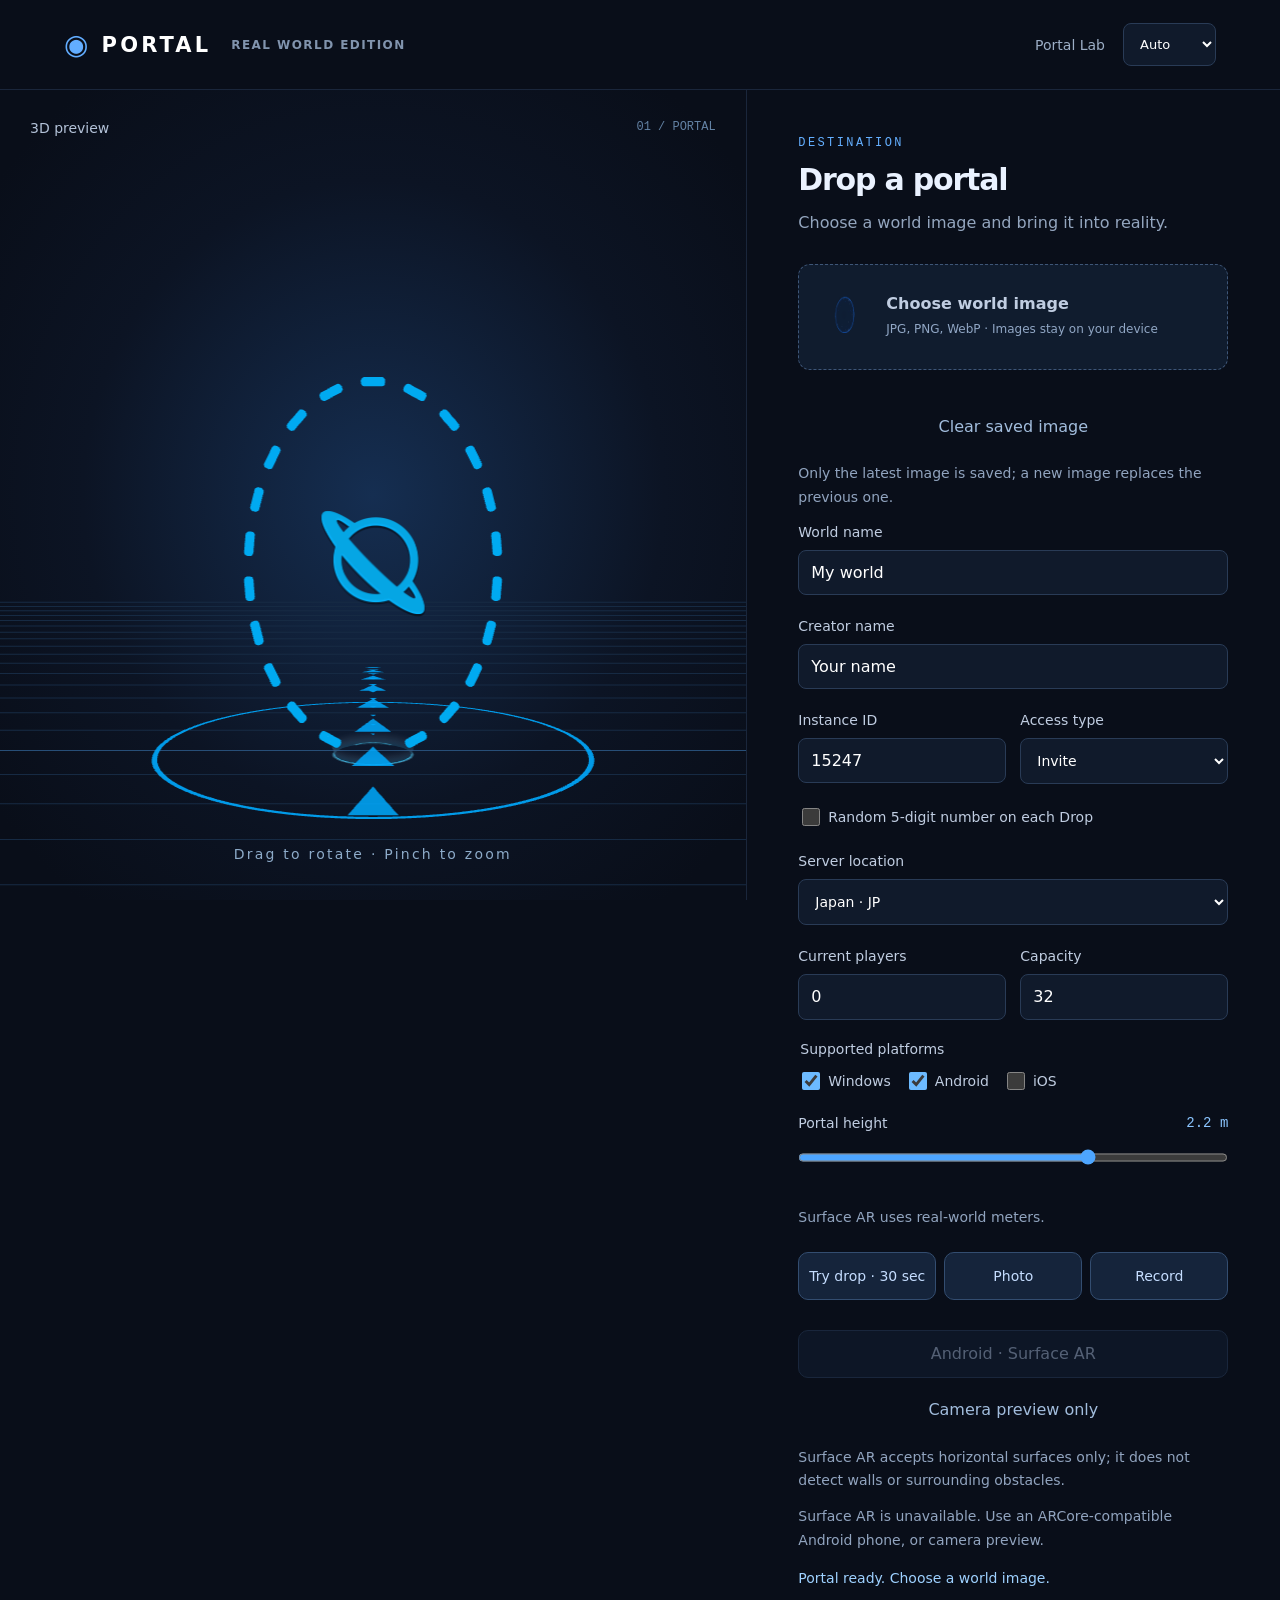
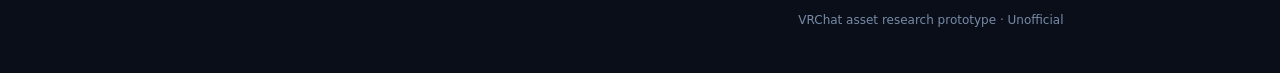
==== commit ea68c83d: "Simplify automatic language option to Auto" ====
--- a/index.html
+++ b/index.html
@@ -1,6 +1,6 @@
 <!doctype html>
 <html lang="zh-Hant"><head><meta charset="utf-8"><meta name="viewport" content="width=device-width,initial-scale=1,viewport-fit=cover"><meta name="theme-color" content="#090e19"><meta name="description" content="選擇世界圖片，在現實中放置你的傳送門。支援 Android WebXR 地面 AR。"><title>Portal / 傳送門實驗室</title><link rel="icon" href="data:image/svg+xml,%3Csvg xmlns='http://www.w3.org/2000/svg' viewBox='0 0 32 32'%3E%3Cellipse cx='16' cy='16' rx='9' ry='14' fill='%23090e19' stroke='%234a9dff' stroke-width='3'/%3E%3C/svg%3E"><link rel="stylesheet" href="style.css?v=20261004-android"></head>
-<body><video id="camera" autoplay playsinline muted hidden></video><main id="app"><header><a class="brand" href="./"><span class="brand-icon">◉</span> PORTAL <span class="edition">REAL WORLD EDITION</span></a><div class="header-tools"><span class="tag">傳送門實驗室</span><select id="language" aria-label="Language / 語言 / 言語"><option value="auto">Auto · 系統 · システム</option><option value="zh">中文</option><option value="en">English</option><option value="ja">日本語</option></select></div></header>
+<body><video id="camera" autoplay playsinline muted hidden></video><main id="app"><header><a class="brand" href="./"><span class="brand-icon">◉</span> PORTAL <span class="edition">REAL WORLD EDITION</span></a><div class="header-tools"><span class="tag">傳送門實驗室</span><select id="language" aria-label="Language / 語言 / 言語"><option value="auto">Auto</option><option value="zh">中文</option><option value="en">English</option><option value="ja">日本語</option></select></div></header>
 <section class="workspace"><div id="stage" aria-label="傳送門 3D 預覽"><div class="stage-heading"><span id="mode">3D 預覽</span><span class="coordinates">01 / PORTAL</span></div><div id="viewport"></div><div class="stage-caption">拖曳旋轉 · 雙指縮放</div></div>
 <aside id="settings"><div class="eyebrow">DESTINATION</div><h1>放下一個傳送門</h1><p class="intro">選一張世界圖片，帶到現實中。</p>
 <label class="upload" for="image"><img src="assets/default-world.png" id="thumbnail" alt="目前世界圖片"><span><strong>選擇世界圖片</strong><small id="filename">JPG、PNG、WebP · 圖片留在裝置上</small></span><input id="image" type="file" accept="image/jpeg,image/png,image/webp" hidden></label>
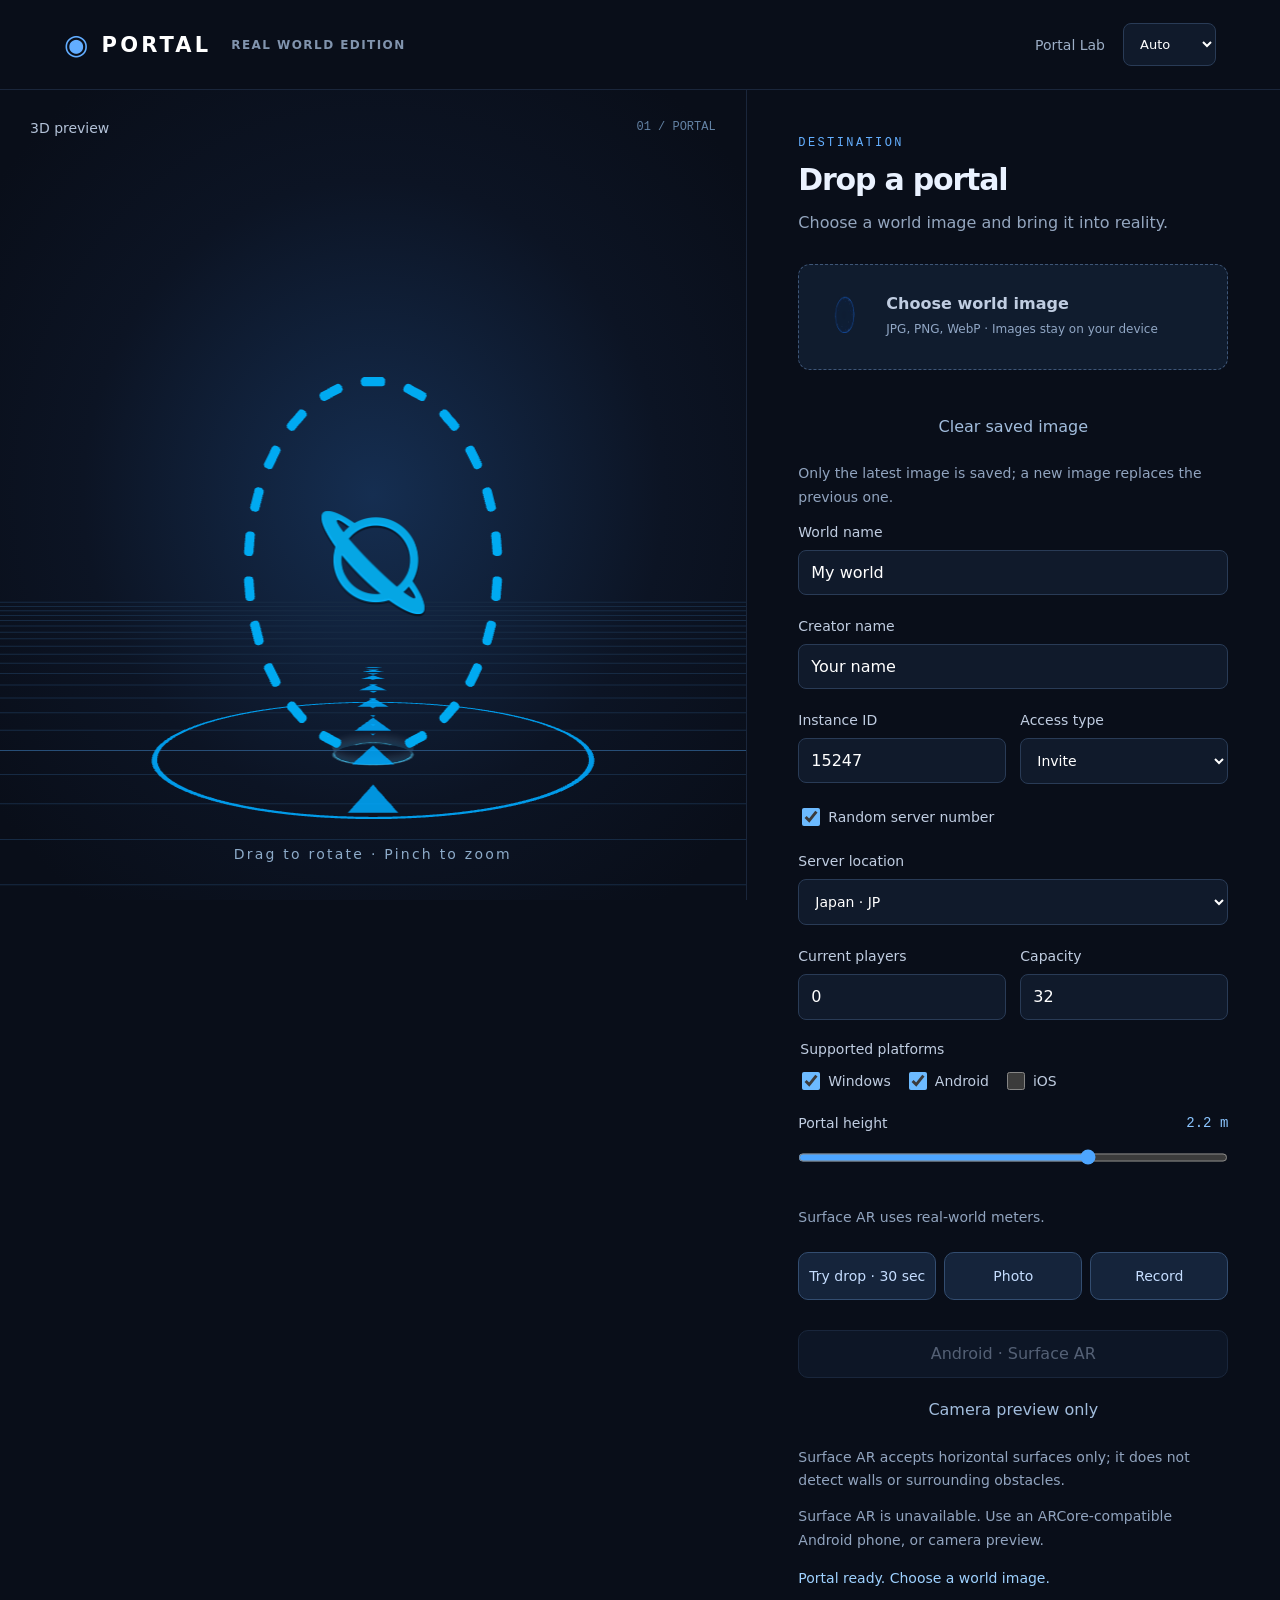
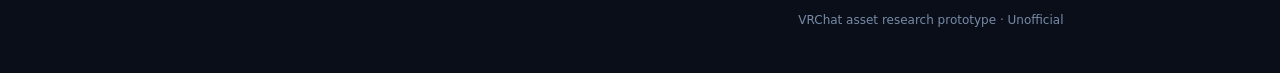
==== commit 9238899d: "Enable random server numbers by default and simplify label" ====
--- a/index.html
+++ b/index.html
@@ -8,7 +8,7 @@
 <label for="world">世界名稱</label><input id="world" type="text" maxlength="48" value="My world" placeholder="輸入世界名稱">
 <label for="creator">創建者名稱</label><input id="creator" type="text" maxlength="48" value="Your name" placeholder="輸入創建者名稱">
 <div class="form-row"><div><label for="instance">伺服器編號</label><input id="instance" type="text" maxlength="12" value="15247"></div><div><label for="access">類型</label><select id="access"><option value="Invite">Invite</option><option value="Invite+">Invite+</option><option value="Friends">Friends</option><option value="Friends+">Friends+</option><option value="Public">Public</option></select></div></div>
-<div class="platform-options"><label><input id="random-instance" type="checkbox">每次 Drop 使用隨機 5 位數</label></div>
+<div class="platform-options"><label><input id="random-instance" type="checkbox" checked>隨機伺服器編號</label></div>
 <label for="region">伺服器位置</label><select id="region"><option value="jp">日本 · JP</option><option value="us">美國西部 · US West</option><option value="use">美國東部 · US East</option><option value="eu">歐洲 · EU</option></select>
 <div class="form-row"><div><label for="occupancy">目前人數</label><input id="occupancy" type="number" min="0" max="999" value="0"></div><div><label for="capacity">人數上限</label><input id="capacity" type="number" min="1" max="999" value="32"></div></div>
 <fieldset class="platform-options"><legend>世界支援的平台</legend><label><input id="platform-windows" type="checkbox" checked> Windows</label><label><input id="platform-android" type="checkbox" checked> Android</label><label><input id="platform-apple" type="checkbox"> iOS</label></fieldset>
@@ -19,6 +19,6 @@
 <p class="help">地面 AR 只接受水平表面，不會偵測牆壁穿透或周圍障礙物。</p><p id="support" class="help">正在檢查裝置支援…</p><p id="status" role="status" aria-live="polite">正在載入傳送門…</p><p class="credit">VRChat 素材研究原型 · 非官方作品</p></aside></section></main>
 <div id="ar-hud" hidden><div id="placement-touch" aria-label="Placement surface"></div><div class="hud-top"><span id="ar-status" role="status">正在開啟相機…</span><button id="exit" aria-label="結束相機">結束</button></div><div class="hud-bottom"><p id="ar-help">把相機對準辨識圖</p><div class="capture-actions"><button id="photo" class="secondary">拍照</button><button id="record" class="secondary">錄影</button></div><div class="hud-actions"><button id="reset" class="secondary">重新放置</button><button id="drop" class="primary" disabled>Drop portal</button></div></div></div>
 <dialog id="media-dialog"><div class="media-header"><strong id="media-title">你的傳送門</strong><button id="media-close" aria-label="關閉媒體預覽">關閉</button></div><img id="media-image" alt="拍攝的傳送門" hidden><video id="media-video" controls playsinline hidden></video><p id="media-note">可下載檔案，或分享並儲存到相簿。</p><div class="media-actions"><a id="media-download" class="download">下載</a><button id="media-share" class="secondary">分享／儲存到相簿</button></div></dialog>
-<script type="module" src="app.js?v=20261004-android"></script></body></html>
+<script type="module" src="app.js?v=20261004-random"></script></body></html>
 
 
